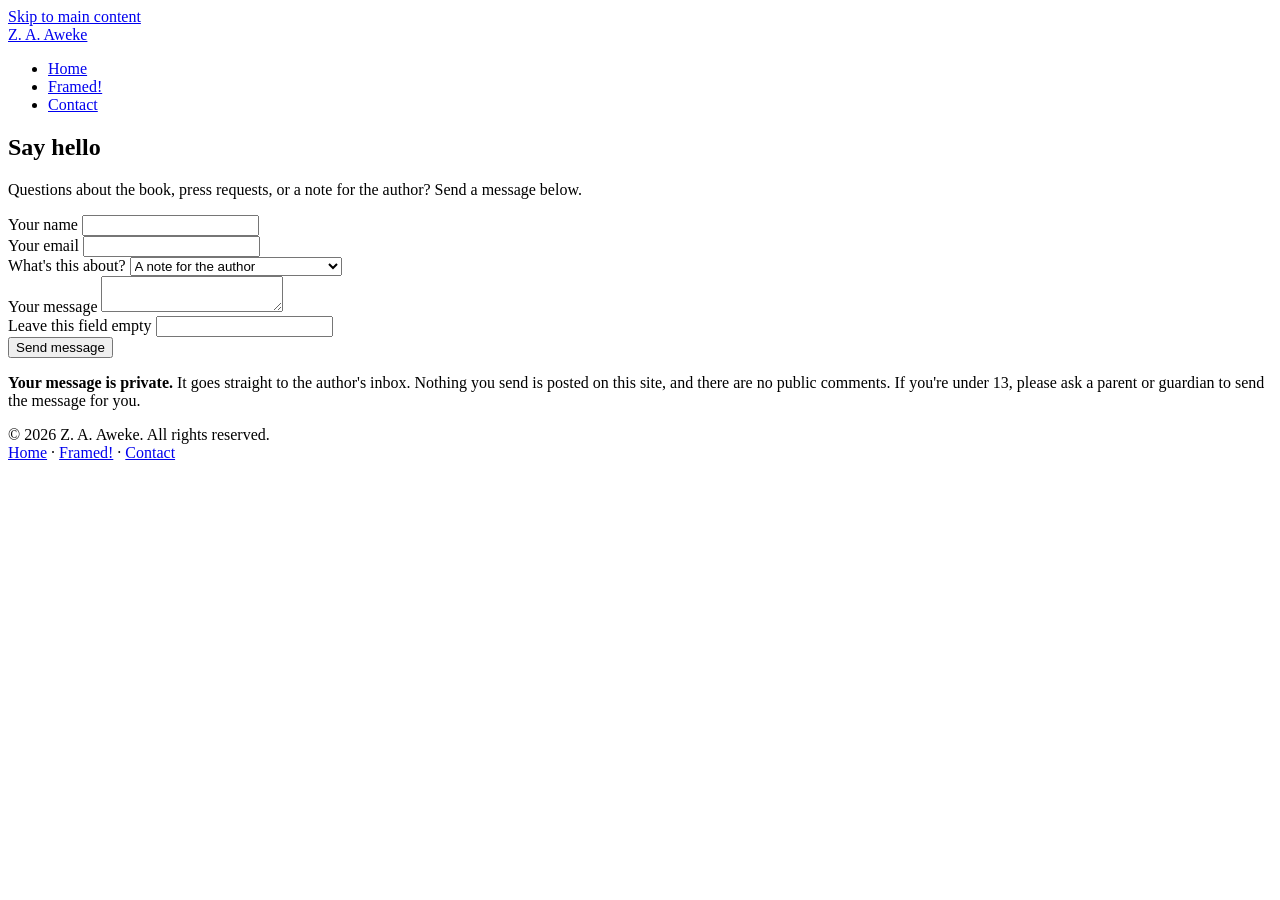
==== contact.html @ db44fe1c "Add files via upload" ====
<!DOCTYPE html>
<html lang="en">
<head>
  <meta charset="utf-8">
  <meta name="viewport" content="width=device-width, initial-scale=1">
  <title>Contact | Z. A. Aweke</title>
  <meta name="description" content="Send a private message to author Z. A. Aweke.">
  <meta property="og:title" content="Contact | Z. A. Aweke">
  <meta property="og:url" content="https://honeybookery.com/contact.html">
  <link rel="icon" href="favicon.svg" type="image/svg+xml">
  <link rel="preconnect" href="https://fonts.googleapis.com">
  <link rel="preconnect" href="https://fonts.gstatic.com" crossorigin>
  <link href="https://fonts.googleapis.com/css2?family=Fraunces:opsz,wght@9..144,600;9..144,800&family=Nunito:wght@400;700;800&display=swap" rel="stylesheet">
  <link rel="stylesheet" href="css/style.css">
</head>
<body>
  <a class="skip-link" href="#main">Skip to main content</a>

  <header class="site-header">
    <div class="wrap">
      <a class="brand" href="index.html"><span>Z. A. Aweke</span></a>
      <nav class="site-nav" aria-label="Main">
        <ul>
          <li><a href="index.html">Home</a></li>
          <li><a href="framed.html">Framed!</a></li>
          <li><a href="contact.html" aria-current="page">Contact</a></li>
        </ul>
      </nav>
    </div>
  </header>

  <main id="main">
    <section class="section">
      <div class="narrow">
        <h1>Say hello</h1>
        <p class="lede">Questions about the book, press requests, or a note for the author? Send a message below.</p>

        <div class="form-card">
          <!--
            TODO: REPLACE the action URL below with your real Formspree endpoint
            (it looks like https://formspree.io/f/abcdwxyz).
            Submissions go only to the email address on your Formspree account.
            Nothing is displayed publicly on this site.
          -->
          <form id="contact-form" action="https://formspree.io/f/YOUR_FORMSPREE_ID" method="POST">
            <div class="field">
              <label for="name">Your name</label>
              <input type="text" id="name" name="name" autocomplete="name" required>
            </div>
            <div class="field">
              <label for="email">Your email</label>
              <input type="email" id="email" name="email" autocomplete="email" required>
            </div>
            <div class="field">
              <label for="topic">What's this about?</label>
              <select id="topic" name="topic">
                <option>A note for the author</option>
                <option>Press or media</option>
                <option>Schools, libraries, or bookstores</option>
                <option>Something else</option>
              </select>
            </div>
            <div class="field">
              <label for="message">Your message</label>
              <textarea id="message" name="message" required></textarea>
            </div>

            <!-- Spam trap: real people never see or fill this in -->
            <div class="hp" aria-hidden="true">
              <label for="_gotcha">Leave this field empty</label>
              <input type="text" id="_gotcha" name="_gotcha" tabindex="-1" autocomplete="off">
            </div>

            <button class="btn btn-accent" type="submit" id="submit-btn">Send message</button>
            <p class="form-status" id="form-status" role="status" aria-live="polite"></p>
          </form>
        </div>

        <p class="note"><strong>Your message is private.</strong> It goes straight to the author's inbox. Nothing you send is posted on this site, and there are no public comments. If you're under 13, please ask a parent or guardian to send the message for you.</p>
      </div>
    </section>
  </main>

  <footer class="site-footer">
    <div class="wrap">
      <span>&copy; 2026 Z. A. Aweke. All rights reserved.</span>
      <nav aria-label="Footer">
        <a href="index.html">Home</a> &middot; <a href="framed.html">Framed!</a> &middot; <a href="contact.html">Contact</a>
      </nav>
    </div>
  </footer>

  <script src="js/contact.js"></script>
</body>
</html>
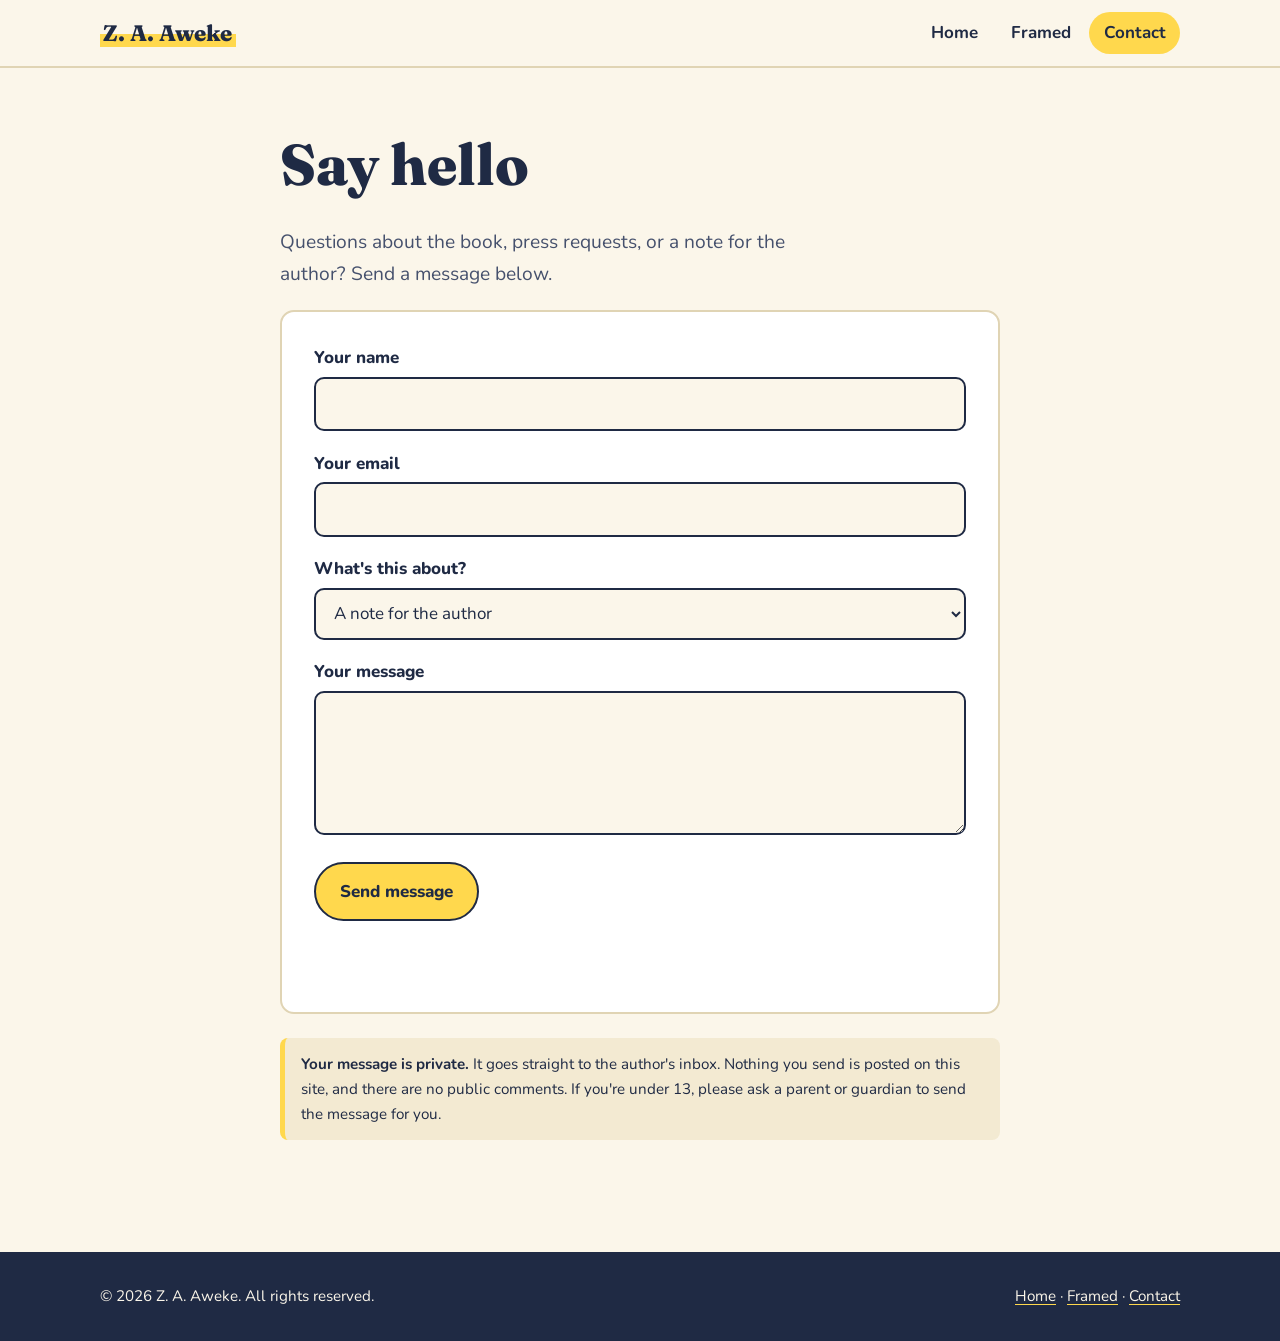
==== commit 471f290b: "Add files via upload" ====
--- a/contact.html
+++ b/contact.html
@@ -22,7 +22,7 @@
       <nav class="site-nav" aria-label="Main">
         <ul>
           <li><a href="index.html">Home</a></li>
-          <li><a href="framed.html">Framed!</a></li>
+          <li><a href="framed.html">Framed</a></li>
           <li><a href="contact.html" aria-current="page">Contact</a></li>
         </ul>
       </nav>
@@ -85,7 +85,7 @@
     <div class="wrap">
       <span>&copy; 2026 Z. A. Aweke. All rights reserved.</span>
       <nav aria-label="Footer">
-        <a href="index.html">Home</a> &middot; <a href="framed.html">Framed!</a> &middot; <a href="contact.html">Contact</a>
+        <a href="index.html">Home</a> &middot; <a href="framed.html">Framed</a> &middot; <a href="contact.html">Contact</a>
       </nav>
     </div>
   </footer>
--- a/css/style.css
+++ b/css/style.css
@@ -0,0 +1,268 @@
+/* ==========================================================================
+   Z. A. Aweke — author site
+   Direction: "Detective's Notebook"
+   Colors and fonts are defined once in the :root block below.
+   Fonts (Fraunces + Nunito) load from Google Fonts in each page's <head>.
+   ========================================================================== */
+
+/* ---------- Theme A (default): Detective's Notebook ---------- */
+:root {
+  --bg: #fbf6ea;          /* notebook paper */
+  --bg-alt: #f3ead2;      /* darker paper band */
+  --surface: #ffffff;
+  --ink: #1f2a44;         /* navy ink */
+  --ink-soft: #46516d;
+  --accent: #ffd84d;      /* highlighter yellow */
+  --accent-ink: #1f2a44;  /* text on accent */
+  --pop: #c93a3a;         /* red-pen */
+  --line: #e0d4b4;
+  --font-head: "Fraunces", Georgia, "Times New Roman", serif;
+  --font-body: "Nunito", system-ui, -apple-system, "Segoe UI", sans-serif;
+  --radius: 14px;
+  --shadow: 0 6px 20px rgba(31, 42, 68, 0.12);
+}
+
+/* ---------- Base ---------- */
+*,
+*::before,
+*::after { box-sizing: border-box; }
+
+html { scroll-behavior: smooth; }
+
+body {
+  margin: 0;
+  background: var(--bg);
+  color: var(--ink);
+  font-family: var(--font-body);
+  font-size: 1.0625rem;
+  line-height: 1.65;
+  -webkit-font-smoothing: antialiased;
+}
+
+img { max-width: 100%; height: auto; display: block; }
+
+h1, h2, h3 {
+  font-family: var(--font-head);
+  line-height: 1.15;
+  margin: 0 0 0.5em;
+  color: var(--ink);
+}
+h1 { font-size: clamp(2.2rem, 6vw, 3.6rem); font-weight: 800; }
+h2 { font-size: clamp(1.6rem, 4vw, 2.2rem); font-weight: 700; }
+h3 { font-size: 1.25rem; font-weight: 700; }
+
+p { margin: 0 0 1em; }
+a { color: var(--ink); text-decoration-color: var(--pop); text-underline-offset: 3px; }
+a:hover { color: var(--pop); }
+
+:focus-visible {
+  outline: 3px solid var(--pop);
+  outline-offset: 3px;
+  border-radius: 4px;
+}
+
+.skip-link {
+  position: absolute;
+  left: -999px;
+  top: 0;
+  background: var(--ink);
+  color: var(--bg);
+  padding: 0.6rem 1rem;
+  z-index: 100;
+}
+.skip-link:focus { left: 0.5rem; top: 0.5rem; }
+
+.sr-only {
+  position: absolute;
+  width: 1px;
+  height: 1px;
+  margin: -1px;
+  padding: 0;
+  overflow: hidden;
+  clip: rect(0, 0, 0, 0);
+  white-space: nowrap;
+  border: 0;
+}
+
+.wrap { width: min(1080px, 100% - 2rem); margin-inline: auto; }
+.narrow { width: min(720px, 100% - 2rem); margin-inline: auto; }
+
+/* ---------- Header / nav ---------- */
+.site-header {
+  background: var(--bg);
+  border-bottom: 2px solid var(--line);
+  position: sticky;
+  top: 0;
+  z-index: 50;
+}
+.site-header .wrap {
+  display: flex;
+  align-items: center;
+  justify-content: space-between;
+  flex-wrap: wrap;
+  gap: 0.5rem 1.5rem;
+  padding-block: 0.75rem;
+}
+.brand {
+  font-family: var(--font-head);
+  font-weight: 800;
+  font-size: 1.4rem;
+  text-decoration: none;
+  color: var(--ink);
+}
+.brand span {
+  background: linear-gradient(transparent 55%, var(--accent) 55%);
+  padding: 0 0.15em;
+}
+.site-nav ul {
+  list-style: none;
+  display: flex;
+  gap: 0.25rem;
+  margin: 0;
+  padding: 0;
+  flex-wrap: wrap;
+}
+.site-nav a {
+  display: block;
+  padding: 0.45rem 0.9rem;
+  border-radius: 999px;
+  text-decoration: none;
+  font-weight: 700;
+}
+.site-nav a:hover { background: var(--bg-alt); color: var(--ink); }
+.site-nav a[aria-current="page"] { background: var(--accent); color: var(--accent-ink); }
+
+/* ---------- Buttons ---------- */
+.btn {
+  display: inline-flex;
+  align-items: center;
+  justify-content: center;
+  gap: 0.5rem;
+  padding: 0.85rem 1.5rem;
+  border: 2px solid var(--ink);
+  border-radius: 999px;
+  font: inherit;
+  font-weight: 800;
+  text-decoration: none;
+  cursor: pointer;
+  background: var(--ink);
+  color: var(--bg);
+  transition: transform 0.12s ease, box-shadow 0.12s ease;
+}
+.btn:hover { transform: translateY(-2px); box-shadow: var(--shadow); color: var(--bg); }
+.btn-accent { background: var(--accent); color: var(--accent-ink); }
+.btn-accent:hover { color: var(--accent-ink); }
+.btn-outline { background: transparent; color: var(--ink); }
+.btn-outline:hover { color: var(--ink); background: var(--bg-alt); }
+.btn-row { display: flex; flex-wrap: wrap; gap: 0.75rem; margin-top: 1.25rem; }
+
+/* ---------- Hero ---------- */
+.hero { padding: clamp(2.5rem, 8vw, 5rem) 0 clamp(2rem, 6vw, 3.5rem); }
+.hero .wrap { display: grid; gap: 2.5rem; align-items: center; }
+.eyebrow {
+  display: inline-block;
+  font-weight: 800;
+  letter-spacing: 0.08em;
+  text-transform: uppercase;
+  font-size: 0.85rem;
+  color: var(--pop);
+  margin-bottom: 0.75rem;
+}
+.lede { font-size: 1.2rem; color: var(--ink-soft); max-width: 34rem; }
+.hl { background: linear-gradient(transparent 58%, var(--accent) 58%); padding: 0 0.1em; }
+
+@media (min-width: 800px) {
+  .hero .wrap { grid-template-columns: 1.2fr 0.8fr; }
+}
+
+/* ---------- Cover ---------- */
+.cover {
+  width: min(320px, 80%);
+  margin-inline: auto;
+  border-radius: 8px;
+  box-shadow: var(--shadow), 10px 10px 0 var(--accent);
+  transform: rotate(2deg);
+}
+
+/* ---------- Sections ---------- */
+.section { padding: clamp(2.5rem, 6vw, 4rem) 0; }
+.section.alt { background: var(--bg-alt); }
+.section-title { text-align: center; margin-bottom: 2rem; }
+
+.card {
+  background: var(--surface);
+  border: 2px solid var(--line);
+  border-radius: var(--radius);
+  padding: 1.5rem;
+}
+.grid-3 { display: grid; gap: 1.25rem; }
+@media (min-width: 760px) { .grid-3 { grid-template-columns: repeat(3, 1fr); } }
+.card h3 { margin-bottom: 0.4rem; }
+.card p:last-child { margin-bottom: 0; }
+
+/* ---------- Book page ---------- */
+.book-layout { display: grid; gap: 2.5rem; align-items: start; }
+@media (min-width: 800px) { .book-layout { grid-template-columns: 0.8fr 1.2fr; } }
+.book-sub { font-size: 1.25rem; color: var(--ink-soft); font-style: italic; margin-bottom: 1rem; }
+.tags { display: flex; flex-wrap: wrap; gap: 0.5rem; padding: 0; margin: 0 0 1.25rem; list-style: none; }
+.tags li {
+  background: var(--accent);
+  color: var(--accent-ink);
+  font-weight: 800;
+  font-size: 0.9rem;
+  padding: 0.25rem 0.8rem;
+  border-radius: 999px;
+}
+.buy-box {
+  background: var(--surface);
+  border: 2px dashed var(--ink);
+  border-radius: var(--radius);
+  padding: 1.25rem 1.5rem;
+  margin-top: 1.5rem;
+}
+.buy-box h2 { font-size: 1.3rem; margin-bottom: 0.25rem; }
+.buy-box .btn-row { margin-top: 0.75rem; }
+.small { font-size: 0.92rem; color: var(--ink-soft); }
+
+/* ---------- Contact form ---------- */
+.form-card { background: var(--surface); border: 2px solid var(--line); border-radius: var(--radius); padding: clamp(1.25rem, 4vw, 2rem); }
+.field { margin-bottom: 1.15rem; }
+label { display: block; font-weight: 800; margin-bottom: 0.3rem; }
+input[type="text"], input[type="email"], select, textarea {
+  width: 100%;
+  font: inherit;
+  color: var(--ink);
+  background: var(--bg);
+  border: 2px solid var(--ink);
+  border-radius: 10px;
+  padding: 0.7rem 0.85rem;
+}
+textarea { min-height: 9rem; resize: vertical; }
+.hp { position: absolute; left: -9999px; height: 0; width: 0; overflow: hidden; } /* spam honeypot */
+.form-status { margin-top: 1rem; font-weight: 700; min-height: 1.5em; }
+.form-status.ok { color: #1c6b3a; }
+.form-status.err { color: var(--pop); }
+.note {
+  background: var(--bg-alt);
+  border-left: 5px solid var(--accent);
+  border-radius: 8px;
+  padding: 0.85rem 1rem;
+  margin-top: 1.5rem;
+  font-size: 0.95rem;
+}
+
+/* ---------- Footer ---------- */
+.site-footer {
+  background: var(--ink);
+  color: var(--bg);
+  padding: 2rem 0;
+  margin-top: 2rem;
+  font-size: 0.95rem;
+}
+.site-footer a { color: var(--bg); text-decoration-color: var(--accent); }
+.site-footer .wrap { display: flex; flex-wrap: wrap; justify-content: space-between; gap: 0.75rem 2rem; }
+
+@media (prefers-reduced-motion: reduce) {
+  html { scroll-behavior: auto; }
+  .btn, .btn:hover { transition: none; transform: none; }
+}
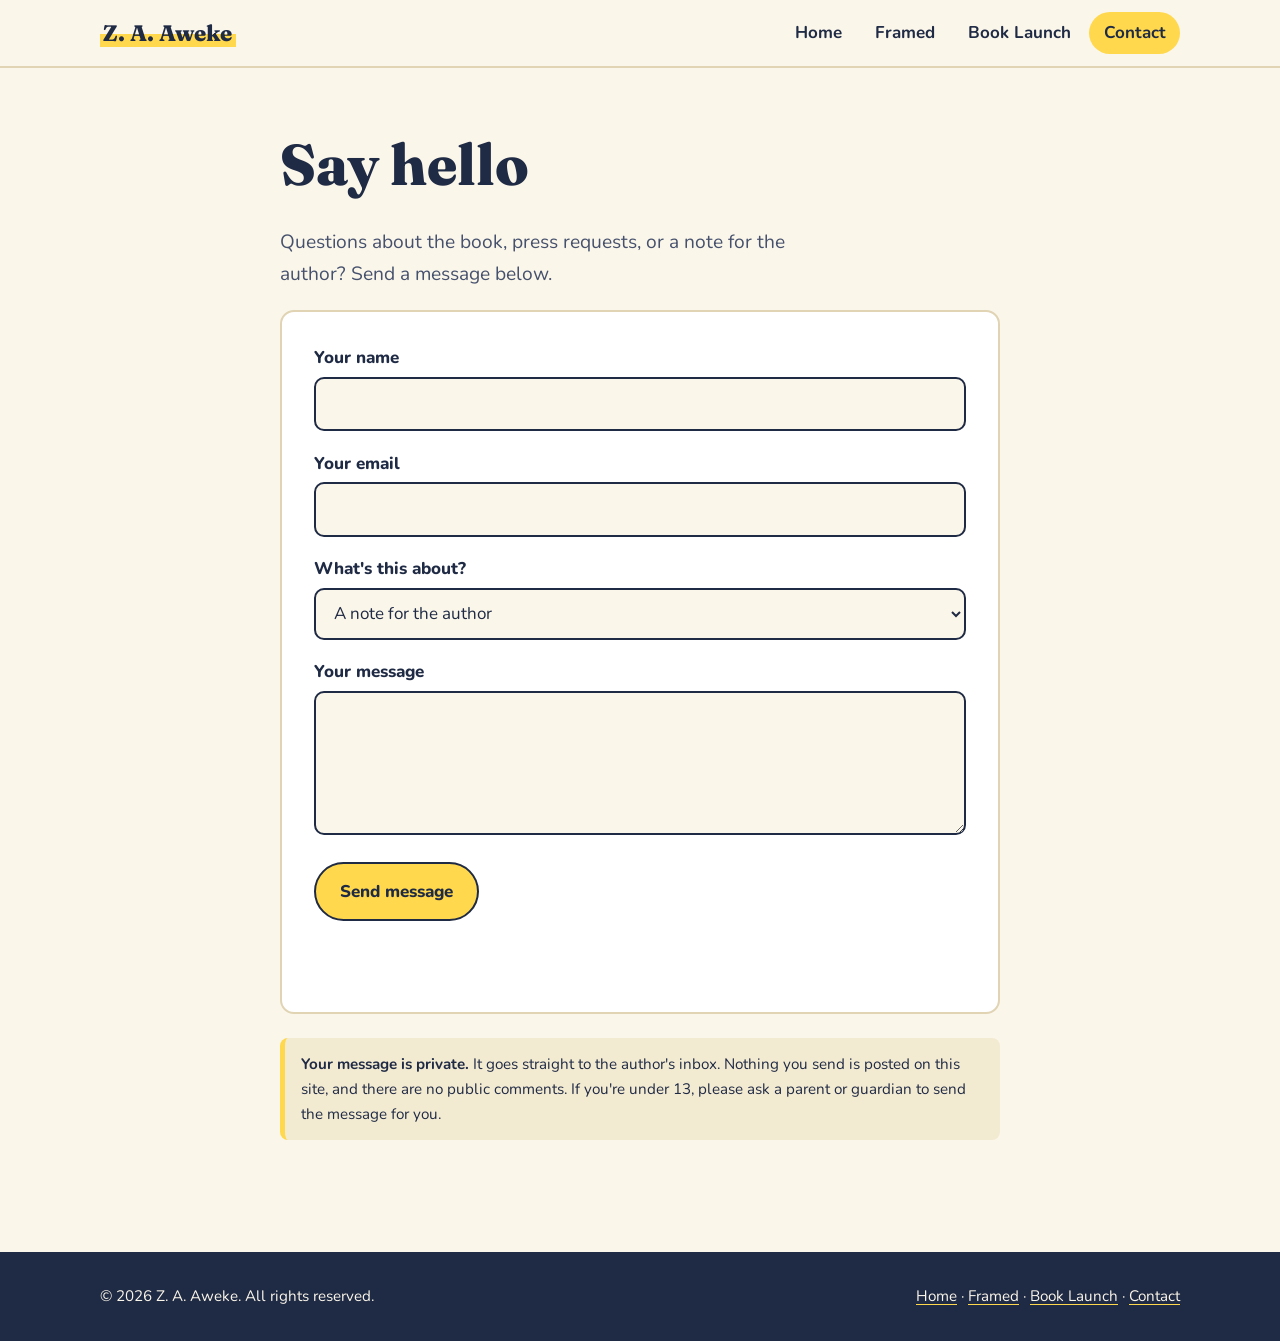
==== commit 659d853b: "Add FRAMED Book Launch & Movie Morning page, homepage banner, nav link, and book-page callout" ====
--- a/contact.html
+++ b/contact.html
@@ -23,6 +23,7 @@
         <ul>
           <li><a href="index.html">Home</a></li>
           <li><a href="framed.html">Framed</a></li>
+          <li><a href="launch.html">Book Launch</a></li>
           <li><a href="contact.html" aria-current="page">Contact</a></li>
         </ul>
       </nav>
@@ -85,7 +86,7 @@
     <div class="wrap">
       <span>&copy; 2026 Z. A. Aweke. All rights reserved.</span>
       <nav aria-label="Footer">
-        <a href="index.html">Home</a> &middot; <a href="framed.html">Framed</a> &middot; <a href="contact.html">Contact</a>
+        <a href="index.html">Home</a> &middot; <a href="framed.html">Framed</a> &middot; <a href="launch.html">Book Launch</a> &middot; <a href="contact.html">Contact</a>
       </nav>
     </div>
   </footer>
--- a/css/style.css
+++ b/css/style.css
@@ -175,13 +175,12 @@
   .hero .wrap { grid-template-columns: 1.2fr 0.8fr; }
 }
 
-/* ---------- Cover ---------- */
-.cover {
-  width: min(320px, 80%);
+/* ---------- Book image (transparent cut-out of the paperback mockup) ---------- */
+.book-mock {
+  width: min(360px, 84%);
+  height: auto;
   margin-inline: auto;
-  border-radius: 8px;
-  box-shadow: var(--shadow), 10px 10px 0 var(--accent);
-  transform: rotate(2deg);
+  filter: drop-shadow(0 20px 18px rgba(31, 42, 68, 0.28));
 }
 
 /* ---------- Sections ---------- */
@@ -199,6 +198,18 @@
 @media (min-width: 760px) { .grid-3 { grid-template-columns: repeat(3, 1fr); } }
 .card h3 { margin-bottom: 0.4rem; }
 .card p:last-child { margin-bottom: 0; }
+
+/* ---------- Author bio ---------- */
+.bio-layout { display: grid; gap: 2rem; align-items: center; }
+@media (min-width: 800px) { .bio-layout { grid-template-columns: 0.9fr 1.1fr; } }
+.bio-photo { margin: 0; }
+.bio-photo img {
+  width: 100%;
+  border-radius: var(--radius);
+  border: 3px solid var(--ink);
+  box-shadow: 8px 8px 0 var(--accent);
+}
+.bio-text h2 { margin-bottom: 0.6em; }
 
 /* ---------- Book page ---------- */
 .book-layout { display: grid; gap: 2.5rem; align-items: start; }
@@ -262,7 +273,160 @@
 .site-footer a { color: var(--bg); text-decoration-color: var(--accent); }
 .site-footer .wrap { display: flex; flex-wrap: wrap; justify-content: space-between; gap: 0.75rem 2rem; }
 
+/* ---------- Giving back ---------- */
+.giving {
+  display: grid;
+  gap: 1.5rem 2.5rem;
+  align-items: center;
+  background: var(--surface);
+  border: 2px solid var(--line);
+  border-radius: var(--radius);
+  padding: clamp(1.5rem, 5vw, 2.75rem);
+}
+@media (min-width: 760px) { .giving { grid-template-columns: auto 1fr; } }
+.giving-figure {
+  display: grid;
+  place-content: center;
+  text-align: center;
+  width: clamp(140px, 30vw, 190px);
+  aspect-ratio: 1;
+  margin-inline: auto;
+  border-radius: 50%;
+  background: var(--accent);
+  border: 3px solid var(--ink);
+  box-shadow: 6px 6px 0 var(--ink);
+}
+.giving-pct {
+  font-family: var(--font-head);
+  font-weight: 800;
+  font-size: clamp(2.6rem, 8vw, 3.6rem);
+  line-height: 1;
+  color: var(--ink);
+}
+.giving-cap {
+  font-weight: 800;
+  font-size: 0.8rem;
+  letter-spacing: 0.1em;
+  text-transform: uppercase;
+  margin-top: 0.3rem;
+}
+.giving-body h2 { margin-bottom: 0.5em; }
+.giving-body .btn-row { margin-top: 0.5rem; }
+.giving-note {
+  margin: 1rem 0 0;
+  padding-top: 0.85rem;
+  border-top: 1px dashed var(--line);
+  font-size: 0.92rem;
+  color: var(--ink-soft);
+}
+
+/* ---------- Launch countdown ("case file") ---------- */
+[hidden] { display: none !important; }
+
+.launch { padding: 0 0 clamp(2.5rem, 6vw, 4rem); }
+.case-file {
+  position: relative;
+  text-align: center;
+  background:
+    repeating-linear-gradient(transparent 0 31px, rgba(31, 42, 68, 0.07) 31px 32px),
+    var(--surface);
+  border: 3px solid var(--ink);
+  border-radius: var(--radius);
+  box-shadow: 10px 10px 0 var(--accent);
+  padding: clamp(1.75rem, 5vw, 3rem) clamp(1rem, 4vw, 2.5rem);
+  overflow: hidden;
+}
+/* red margin line, like notebook paper */
+.case-file::before {
+  content: "";
+  position: absolute;
+  top: 0; bottom: 0; left: clamp(14px, 4vw, 40px);
+  width: 2px;
+  background: rgba(201, 58, 58, 0.35);
+}
+@media (max-width: 560px) { .case-file .eyebrow { margin-top: 1.6rem; } }
+.case-file h2 { font-size: clamp(1.8rem, 5vw, 2.6rem); margin-bottom: 0.2em; }
+.launch-date {
+  display: inline-block;
+  font-weight: 800;
+  font-size: 1.1rem;
+  background: linear-gradient(transparent 55%, var(--accent) 55%);
+  padding: 0 0.2em;
+  margin-bottom: 1.5rem;
+}
+.stamp {
+  position: absolute;
+  top: 1.1rem; right: -0.25rem;
+  transform: rotate(12deg);
+  font-family: var(--font-head);
+  font-weight: 800;
+  text-transform: uppercase;
+  letter-spacing: 0.08em;
+  font-size: clamp(0.75rem, 2vw, 0.95rem);
+  color: var(--pop);
+  border: 3px solid var(--pop);
+  border-radius: 6px;
+  padding: 0.2rem 0.6rem;
+  opacity: 0.85;
+  animation: stamp-in 0.6s cubic-bezier(.2,1.6,.4,1) 0.3s both;
+}
+.cd-grid {
+  list-style: none;
+  margin: 0 auto 1.25rem;
+  padding: 0;
+  display: grid;
+  grid-template-columns: repeat(4, minmax(0, 1fr));
+  gap: clamp(0.4rem, 2vw, 1rem);
+  max-width: 620px;
+}
+.cd-unit {
+  background: var(--ink);
+  color: var(--bg);
+  border-radius: 12px;
+  padding: clamp(0.6rem, 2.5vw, 1.1rem) 0.25rem;
+  box-shadow: 0 4px 0 var(--pop);
+}
+.cd-num {
+  display: block;
+  font-family: var(--font-head);
+  font-weight: 800;
+  font-size: clamp(1.9rem, 8vw, 3.6rem);
+  line-height: 1;
+  font-variant-numeric: tabular-nums;
+  color: var(--accent);
+}
+.cd-num.tick { animation: tick 0.45s ease-out; }
+.cd-label {
+  display: block;
+  margin-top: 0.35rem;
+  font-weight: 800;
+  font-size: clamp(0.65rem, 2vw, 0.85rem);
+  letter-spacing: 0.1em;
+  text-transform: uppercase;
+}
+.launch-note { color: var(--ink-soft); font-size: 1.1rem; margin-bottom: 0; }
+.case-file .btn-row { justify-content: center; }
+
+/* final week: seconds box glows red-pen */
+.case-file.is-close .cd-unit:last-child { background: var(--pop); box-shadow: 0 4px 0 var(--ink); }
+.case-file.is-close .cd-unit:last-child .cd-num { color: #fff; }
+.case-file.is-live h2 { animation: pop-in 0.7s cubic-bezier(.2,1.6,.4,1) both; }
+
+@keyframes tick {
+  0%   { transform: translateY(-35%) scale(1.15); opacity: 0.2; }
+  100% { transform: none; opacity: 1; }
+}
+@keyframes stamp-in {
+  0%   { transform: rotate(12deg) scale(2.2); opacity: 0; }
+  100% { transform: rotate(12deg) scale(1); opacity: 0.85; }
+}
+@keyframes pop-in {
+  0%   { transform: scale(0.6); opacity: 0; }
+  100% { transform: none; opacity: 1; }
+}
+
 @media (prefers-reduced-motion: reduce) {
+  .stamp, .cd-num.tick, .case-file.is-live h2 { animation: none; }
   html { scroll-behavior: auto; }
   .btn, .btn:hover { transition: none; transform: none; }
 }
